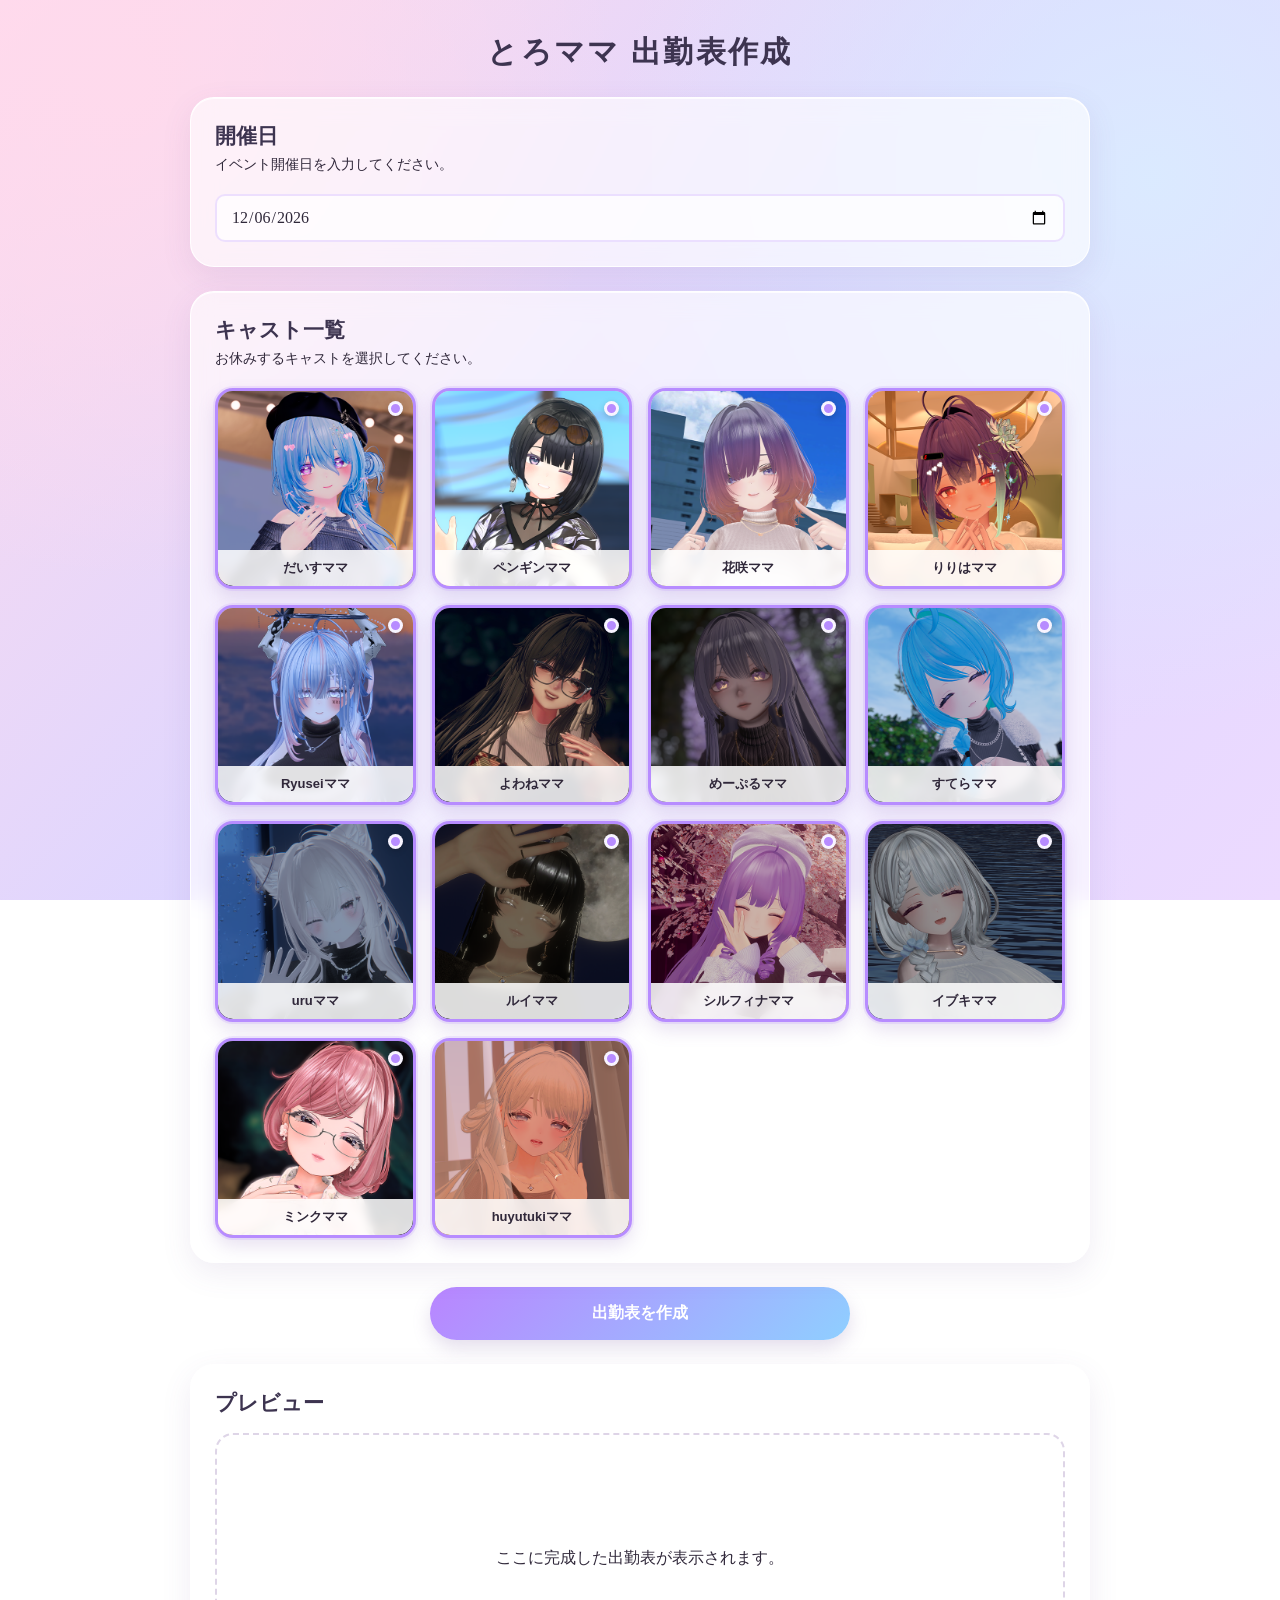
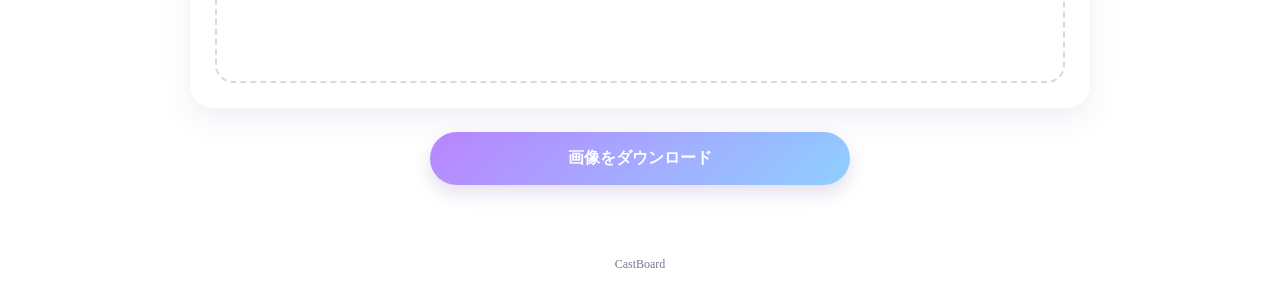
==== CastBoardCreate/index.html @ ec3d0472 "親ディレクトリをToromamaに変更し、サブディレクトリCastBoardCreateに移動" ====
<!DOCTYPE html>
<html lang="ja">
<head>
    <meta charset="UTF-8">
    <meta name="viewport"
          content="width=device-width, initial-scale=1.0">
    <title>とろママ 出勤表作成</title>

    <link rel="stylesheet" href="css/base.css">
    <link rel="stylesheet" href="css/style.css">

    <link href="https://fonts.googleapis.com/css2?family=M+PLUS+Rounded+1c:wght@700&display=swap" rel="stylesheet">
</head>

<body>

    <header class="site-header">
        <h1>とろママ 出勤表作成</h1>
    </header>

    <main class="main-content">

        <!-- 日付入力 -->
        <section class="date-section">
            <h2>開催日</h2>
            <p class="description">
                イベント開催日を入力してください。
            </p>
            <input type="date" id="event-date">
        </section>

        <!-- キャスト選択 -->
        <section class="cast-section">
            <h2>キャスト一覧</h2>
            <p class="description">
                お休みするキャストを選択してください。
            </p>

            <div class="cast-list">

                <button class="cast-item is-working" type="button">
                    <img src="images/cast/02.png" alt="だいすママ">
                    <span class="cast-status"></span>
                    <span class="cast-name">だいすママ</span>
                </button>

                <button class="cast-item is-working" type="button">
                    <img src="images/cast/03.png" alt="ペンギンママ">
                    <span class="cast-status"></span>
                    <span class="cast-name">ペンギンママ</span>
                </button>

                <button class="cast-item is-working" type="button">
                    <img src="images/cast/04.png" alt="花咲ママ">
                    <span class="cast-status"></span>
                    <span class="cast-name">花咲ママ</span>
                </button>

                <button class="cast-item is-working" type="button">
                    <img src="images/cast/05.png" alt="りりはママ">
                    <span class="cast-status"></span>
                    <span class="cast-name">りりはママ</span>
                </button>

                <button class="cast-item is-working" type="button">
                    <img src="images/cast/06.png" alt="Ryuseiママ">
                    <span class="cast-status"></span>
                    <span class="cast-name">Ryuseiママ</span>
                </button>

                <button class="cast-item is-working" type="button">
                    <img src="images/cast/07.png" alt="よわねママ">
                    <span class="cast-status"></span>
                    <span class="cast-name">よわねママ</span>
                </button>

                <button class="cast-item is-working" type="button">
                    <img src="images/cast/08.png" alt="めーぷるママ">
                    <span class="cast-status"></span>
                    <span class="cast-name">めーぷるママ</span>
                </button>

                <button class="cast-item is-working" type="button">
                    <img src="images/cast/09.png" alt="すてらママ">
                    <span class="cast-status"></span>
                    <span class="cast-name">すてらママ</span>
                </button>

                <button class="cast-item is-working" type="button">
                    <img src="images/cast/10.png" alt="uruママ">
                    <span class="cast-status"></span>
                    <span class="cast-name">uruママ</span>
                </button>

                <button class="cast-item is-working" type="button">
                    <img src="images/cast/11.png" alt="ルイママ">
                    <span class="cast-status"></span>
                    <span class="cast-name">ルイママ</span>
                </button>

                <button class="cast-item is-working" type="button">
                    <img src="images/cast/12.png" alt="シルフィナママ">
                    <span class="cast-status"></span>
                    <span class="cast-name">シルフィナママ</span>
                </button>

                <button class="cast-item is-working" type="button">
                    <img src="images/cast/13.png" alt="イブキママ">
                    <span class="cast-status"></span>
                    <span class="cast-name">イブキママ</span>
                </button>

                <button class="cast-item is-working" type="button">
                    <img src="images/cast/14.png" alt="ミンクママ">
                    <span class="cast-status"></span>
                    <span class="cast-name">ミンクママ</span>
                </button>

                <button class="cast-item is-working" type="button">
                    <img src="images/cast/15.png" alt="huyutukiママ">
                    <span class="cast-status"></span>
                    <span class="cast-name">huyutukiママ</span>
                </button>

            </div>
        </section>

        <!-- 作成 -->
        <section class="create-section">
            <button class="create-button" type="button">
                出勤表を作成
            </button>
        </section>

        <!-- プレビュー -->
        <section class="preview-section">
            <h2>プレビュー</h2>
            <div class="preview">
                <p>
                    ここに完成した出勤表が表示されます。
                </p>
            </div>
        </section>

        <section class="download-section">
            <button class="download-button" type="button">
                画像をダウンロード
            </button>
        </section>

    </main>

    <footer class="site-footer">
        <p>CastBoard</p>
    </footer>

    <script src="js/script.js"></script>

</body>
</html>
---- CastBoardCreate/css/base.css ----
/* ==================================================
   Variables
================================================== */

:root {
    /* ==============================
       Colors
       ============================== */
    --color-title: #3d3450;

    --color-text: #30283a;
    --color-text-light: #ffffff;
    --color-text-sub: #6f657a;

    --color-white: #ffffff;

    --color-primary: #b78cff;
    --color-primary-dark: #9670dc;

    --color-blue: #ecdaff;
    --color-pink: #ffdaec;
    --color-purple: #ded6ff;

    --color-card: rgba(255, 255, 255, 0.72);

    --color-border: rgba(255, 255, 255, 0.9);
    --color-border-dark: rgba(145, 125, 170, 0.35);

    --color-overlay: rgba(50, 38, 65, 0.55);

    /*--color-isnotw-background: rgba(55, 43, 70, 0.55);*/

    --color-status-background-work: #b78cff;
    --color-status-background-notwork: #d9d0df;

    --color-background: #f8f5ff;
    
    --color-cast-item-background: #dddddd;

    --color-background-section: rgba(255, 255, 255, 0.62);

    --background:
        radial-gradient(
            circle at 10% 10%,
            rgba(255, 218, 236, 0.9),
            transparent 35%
        ),
        radial-gradient(
            circle at 90% 20%,
            rgba(218, 236, 255, 0.9),
            transparent 40%
        ),
        radial-gradient(
            circle at 50% 100%,
            rgba(222, 214, 255, 0.8),
            transparent 45%
        ),
        linear-gradient(
            135deg,
            #ffdaec,
            #ded6ff 50%,
            #ecdaff
        );

    /* ==============================
       Shadow
       ============================== */

    --shadow-card: 0 8px 24px rgba(100, 75, 130, 0.12);
    --shadow-cast: 0 8px 18px rgba(130, 91, 180, 0.18);
    --shadow-primary: 0 0 0 2px rgba(183, 140, 255, 0.18);

    /* ==============================
       Border Radius
       ============================== */

    --radius-small: 10px;
    --radius-medium: 18px;
    --radius-large: 24px;

    /* ==============================
       Font
       ============================== */

    --font-family: "M PLUS Rounded 1c", sans-serif;

    --font-size-medium: 14px;
    --font-size-large: 16px;

    /* ==============================
       Spacing
       ============================== */

    --spacing-small: 8px;
    --spacing-medium: 16px;
    --spacing-large: 24px;
}

h1 {
    font-size: 30px;
    font-weight: 800;
}

h2 {
    font-size: 21px;
    font-weight: 800;
}
---- CastBoardCreate/css/style.css ----
/* ================================
   Base
================================ */

* {
    box-sizing: border-box;
}

html {
    min-height: 100%;
}

body {
    margin: 0;
    min-height: 100vh;
    color: var(--color-text);
    background: var(--background);
    background-attachment: fixed;
}

/* ================================
   Header
================================ */

.site-header {
    padding: 32px 20px 24px;
    text-align: center;
}

.site-header h1 {
    margin: 0;
    letter-spacing: 0.08em;
    color: var(--color-title);
}

/* ================================
   Main
================================ */

.main-content {
    width: min(900px, calc(100% - 32px));
    margin: 0 auto 40px;
}

/* ================================
   Section
================================ */

.date-section,
.cast-section,
.preview-section {
    padding: 24px;

    border: 1px solid var(--color-border);
    border-radius: 24px;

    background: var(--color-background-section);

    box-shadow:
        0 10px 30px rgba(112, 82, 145, 0.10),
        inset 0 1px 0 rgba(255, 255, 255, 0.8);

    backdrop-filter: blur(12px);
}

.date-section h2,
.cast-section h2,
.preview-section h2 {
    margin: 0;
    color: var(--color-title);
}

.description {
    margin: 6px 0 20px;
    font-size: var(--font-size-medium);
    color: var(--color-text);
}

/* ================================
   Date 
================================ */

.date-section {
    margin-bottom: 24px;
}

.date-section input[type="date"] {
    width: 100%;
    min-height: 48px;
    padding: 0 14px;

    box-sizing: border-box;

    color: var(--color-text);
    font-family: inherit;
    font-size: var(--font-size-large);

    background: var(--color-card);
    border: 2px solid rgba(183, 140, 255, 0.25);
    border-radius: var(--radius-small);

    outline: none;
    cursor: pointer;

    transition:
        border-color 0.15s ease,
        box-shadow 0.15s ease,
        background 0.15s ease;
}

.date-section input[type="date"]:focus {
    background: #ffffff;
    border-color: var(--color-primary);
    box-shadow: 0 0 0 3px rgba(183, 140, 255, 0.15);
}

/* ================================
   Cast List
================================ */

.cast-list {
    display: grid;
    grid-template-columns: repeat(4, 1fr);
    gap: 16px;
}

/* ================================
   Cast Button
================================ */

.cast-item {
    position: relative;

    width: 100%;
    aspect-ratio: 1 / 1;

    padding: 0;

    overflow: hidden;

    border: 3px solid var(--color-border);
    border-radius: var(--radius-medium);

    background: var(--color-cast-item-background);

    cursor: pointer;

    box-shadow: 0 6px 14px rgba(92, 70, 120, 0.14);

    transition:
        transform 0.15s ease,
        border-color 0.15s ease,
        box-shadow 0.15s ease,
        filter 0.15s ease;
}

/* 写真 */

.cast-item::before {
    content: "";

    position: absolute;

    inset: 0;

    background-position: center;
    background-size: cover;
    background-repeat: no-repeat;

    transition:
        filter 0.15s ease,
        transform 0.15s ease; 
}

.cast-item {
    position: relative;
    overflow: hidden;
}

.cast-item img {
    width: 100%;
    height: 100%;
    object-fit: cover;
    display: block;
}

/* ================================
   Cast Name
================================ */

.cast-name {
    position: absolute;

    left: 0;
    right: 0;
    bottom: 0;

    padding: 9px 5px;

    font-size: 13px;
    font-weight: 800;

    color: var(--color-text);

    background: rgba(255, 255, 255, 0.86);

    backdrop-filter: blur(5px);

    transition:
        color 0.15s ease,
        background 0.15s ease;
}

/* ステータス丸 */

.cast-status {
    position: absolute;

    z-index: 2;

    top: 10px;
    right: 10px;

    width: 15px;
    height: 15px;

    border-radius: 50%;

    background: var(--color-white);

    border: 3px solid var(--color-border);

    box-shadow: 0 2px 6px rgba(0, 0, 0, 0.18);
}

/* ================================
   選択中 = 出勤
================================ */

.cast-item.is-working {
    border-color: var(--color-primary);

    box-shadow:
        0 0 0 2px rgba(183, 140, 255, 0.18),
        0 8px 18px rgba(130, 91, 180, 0.18);
}

.cast-item.is-working .cast-status {
    background: var(--color-status-background-work);
}

/* ================================
   お休み
================================ */

.cast-item:not(.is-working) {
    border-color: var(--color-border-dark);
}

.cast-item:not(.is-working)::after {
    content: "";

    position: absolute;

    inset: 0;

    background: var(--color-overlay);

    pointer-events: none;
}

.cast-item:not(.is-working)::before {
    filter: grayscale(0.25);
}

.cast-item:not(.is-working) .cast-name {
    color: var(--color-white);
    background: var(--color-overlay);
}

.cast-item:not(.is-working) .cast-status {
    background: var(--color-status-background-notwork);
}

/* ================================
   Hover
================================ */

@media (hover: hover) {

    .cast-item:hover {
        transform: translateY(-3px);

        box-shadow: 0 10px 22px rgba(110, 78, 145, 0.20);
    }

    .cast-item:hover::before {
        transform: scale(1.03);
    }
}

/* ================================
   タップした瞬間
================================ */

.cast-item:active {
    transform: scale(0.96);
}

/* ================================
   Create Button
================================ */

.create-section {
    display: flex;
    justify-content: center;
    margin: 24px 0;
}

.create-button {
    width: min(100%, 420px);

    padding: 16px 24px;

    border: 0;
    border-radius: 999px;

    font-family: inherit;

    font-size: var(--font-size-large);
    font-weight: 800;

    color: var(--color-text-light);

    background:
        linear-gradient(
            135deg,
            #b985ff,
            #8fcfff
        );

    box-shadow: 0 8px 18px rgba(130, 105, 170, 0.22);

    cursor: pointer;

    transition:
        transform 0.15s ease,
        box-shadow 0.15s ease;
}

.create-button:hover {
    box-shadow: 0 10px 24px rgba(130, 105, 170, 0.28);
}

.create-button:active {
    transform: scale(0.97);
}

/* ================================
   Preview
================================ */

.preview-section {
    margin-top: 24px;
}

.preview {
    display: flex;

    align-items: center;
    justify-content: center;

    min-height: 250px;

    margin-top: 16px;

    border: 2px dashed rgba(145, 115, 175, 0.3);
    border-radius: 18px;

    color: var(#30283a);

    background: var(--color-background-section);

    text-align: center;
}

.preview img {
    display: block;
    width: 100%;
    max-width: 600px;
    height: auto;
    margin: 0 auto;
    border-radius: var(--radius-small);
}

/* ================================
   Download
================================ */

.download-section {
    display: flex;
    justify-content: center;
    margin: 24px 0;
}

.download-button {
    width: min(100%, 420px);

    padding: 16px 24px;

    border: 0;
    border-radius: 999px;

    font-family: inherit;

    font-size: var(--font-size-large);
    font-weight: 800;

    color: var(--color-text-light);

    background:
        linear-gradient(
            135deg,
            #b985ff,
            #8fcfff
        );

    box-shadow: 0 8px 18px rgba(130, 105, 170, 0.22);

    cursor: pointer;

    transition:
        transform 0.15s ease,
        box-shadow 0.15s ease;
}

.download-button:hover {
    box-shadow: 0 10px 24px rgba(130, 105, 170, 0.28);
}

.download-button:active {
    transform: scale(0.97);
}

/* ================================
   Footer
================================ */

.site-footer {
    padding: 20px;

    text-align: center;

    font-size: 12px;

    color: #81728e;
}

/* ================================
   Responsive
================================ */

@media (max-width: 640px) {

    .site-header {
        padding-top: 24px;
    }

    .site-header h1 {
        font-size: 26px;
    }

    .main-content {
        width: min(100% - 20px, 600px);
    }

    .date-section,
    .cast-section,
    .preview-section {
        padding: 16px;
        border-radius: 20px;
    }

    .date-section input[type="date"] {
        min-height: 36px;
        font-size: 14px;
    }

    .cast-list {
        grid-template-columns: repeat(3, 1fr);

        gap: 10px;
    }

    .cast-item {
        border-radius: 14px;
    }

    .cast-name {
        padding: 7px 3px;

        font-size: 11px;
    }

    .cast-status {
        top: 7px;
        right: 7px;

        width: 12px;
        height: 12px;

        border-width: 2px;
    }

    .create-section,
    .download-section {
        margin: 24px 24px;
    }
}

@media (max-width: 400px) {

    .cast-list {
        gap: 8px;
    }

    .cast-item {
        border-width: 2px;
        border-radius: 12px;
    }

    .cast-name {
        font-size: 10px;
    }

    .preview img {
        display: block;
        width: 100%;
        max-width: 500px;
        height: auto;
        margin: 0 auto;
    }
}
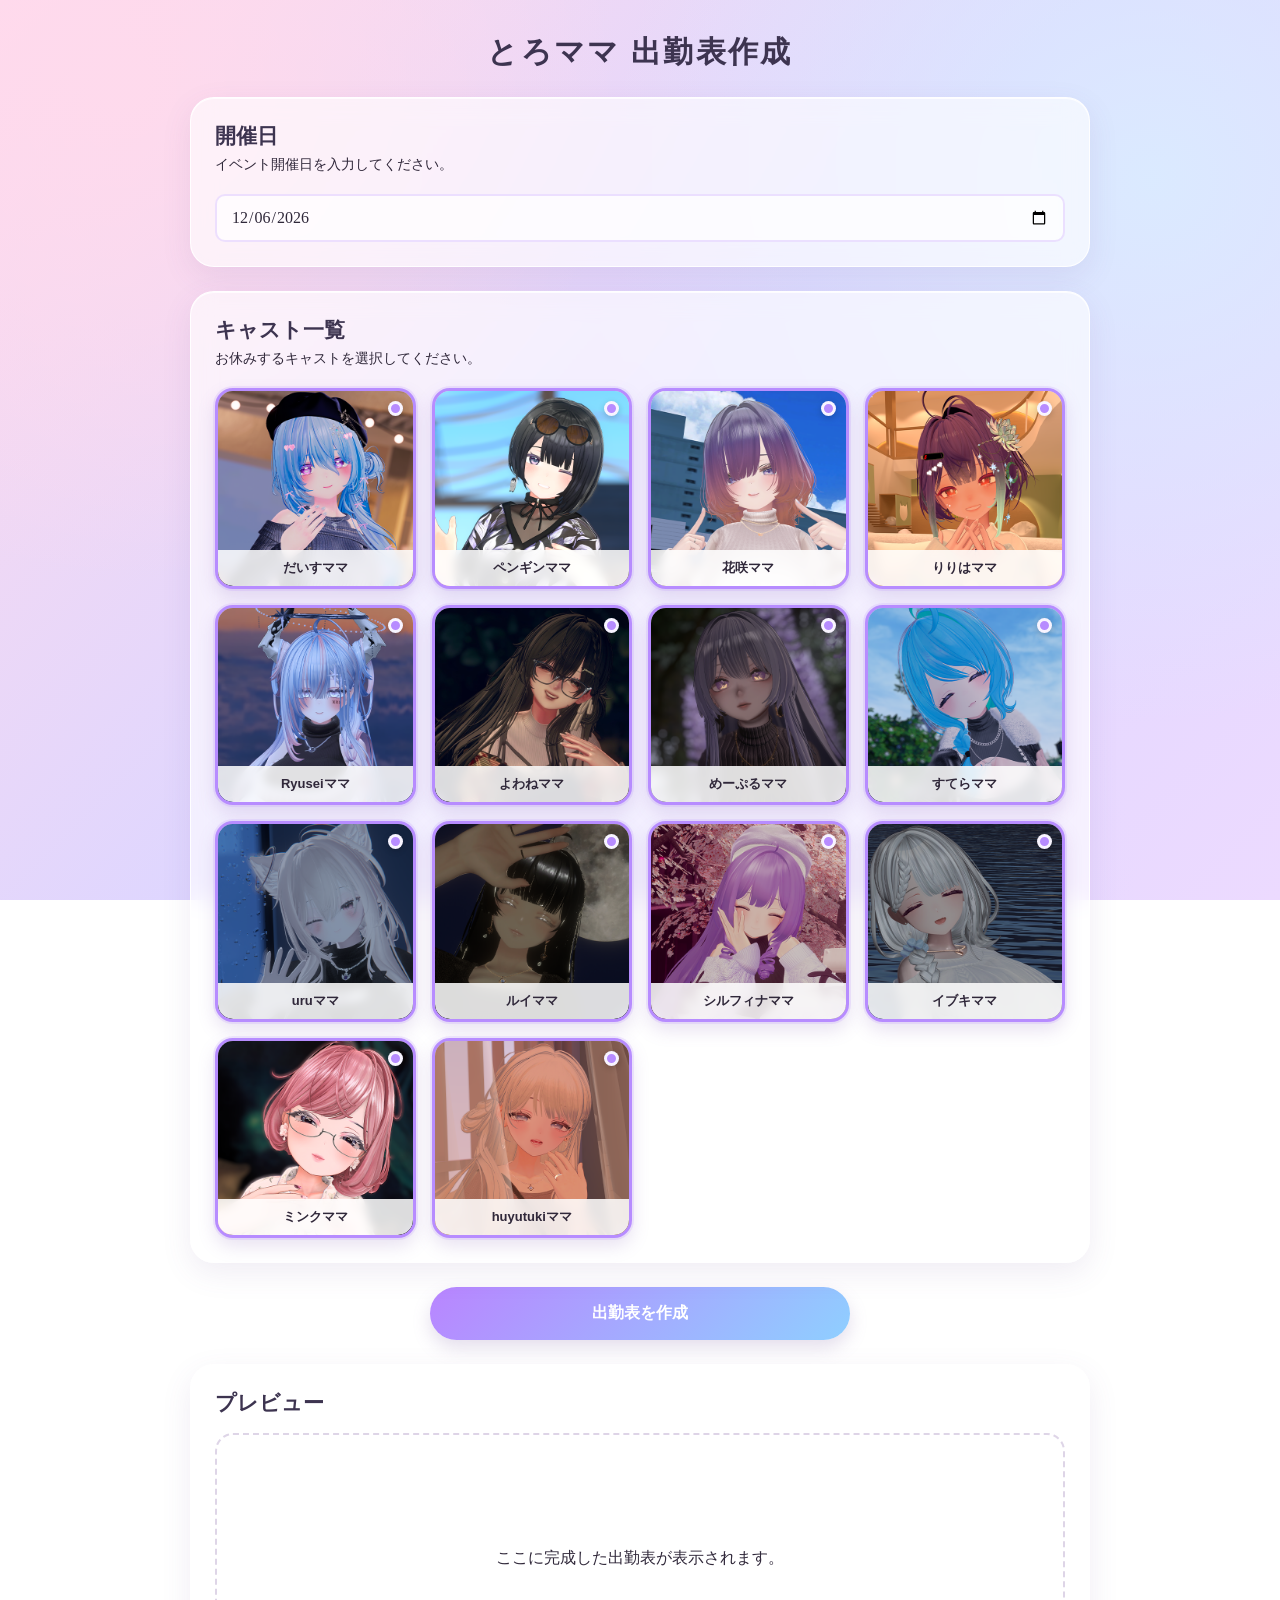
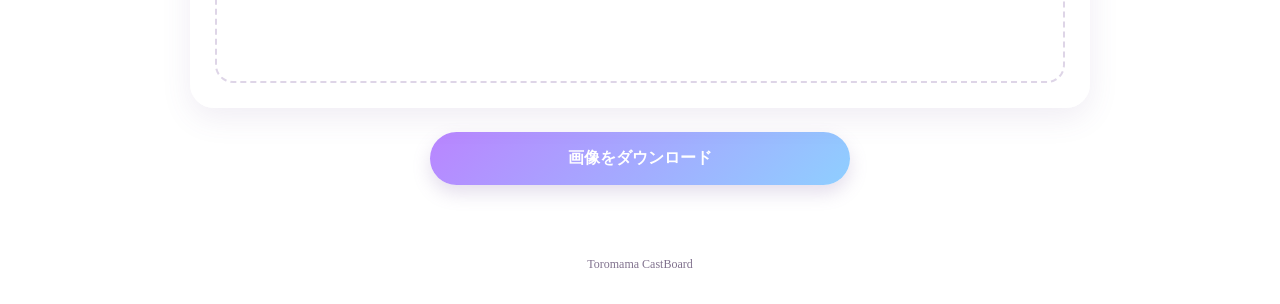
==== commit fc6df1b6: "フッターの文字を変更" ====
--- a/CastBoardCreate/index.html
+++ b/CastBoardCreate/index.html
@@ -151,7 +151,7 @@
     </main>
 
     <footer class="site-footer">
-        <p>CastBoard</p>
+        <p>Toromama CastBoard</p>
     </footer>
 
     <script src="js/script.js"></script>
